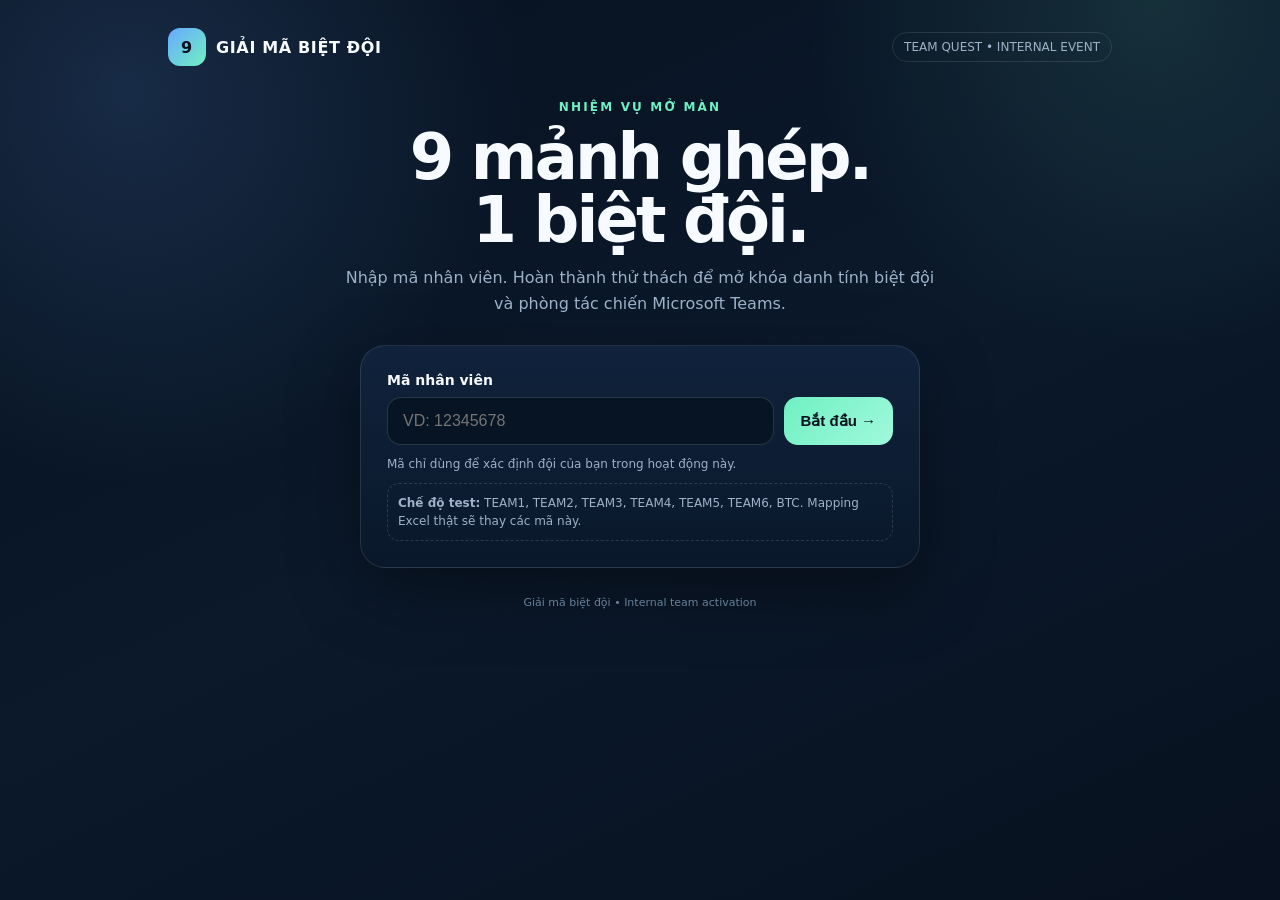
==== game-site/index.html @ 52bdc6f4 "feat: add Giai ma biet doi game site" ====
<!doctype html>
<html lang="vi">
<head>
<meta charset="utf-8"><meta name="viewport" content="width=device-width,initial-scale=1,viewport-fit=cover"><meta name="theme-color" content="#07111f">
<title>Giải mã biệt đội</title>
<style>
:root{--bg:#07111f;--panel:#10223a;--text:#f7fbff;--muted:#9db1c8;--a:#70f0c2;--b:#68a8ff;--line:#ffffff1c}*{box-sizing:border-box}body{margin:0;min-height:100vh;color:var(--text);font-family:Inter,system-ui,-apple-system,"Segoe UI",sans-serif;background:radial-gradient(circle at 10% 10%,#68a8ff2a,transparent 28%),radial-gradient(circle at 90% 0,#70f0c21d,transparent 24%),linear-gradient(155deg,#07111f,#0b192b 50%,#07111f)}body:before{content:"";position:fixed;inset:0;pointer-events:none;opacity:.16;background-image:linear-gradient(#ffffff0b 1px,transparent 1px),linear-gradient(90deg,#ffffff0b 1px,transparent 1px);background-size:34px 34px}.wrap{width:min(100%,980px);margin:auto;padding:28px 18px 60px;position:relative}.top{display:flex;justify-content:space-between;align-items:center}.brand{display:flex;gap:10px;align-items:center;font-weight:900;letter-spacing:.04em}.mark{width:38px;height:38px;border-radius:12px;display:grid;place-items:center;background:linear-gradient(135deg,var(--b),var(--a));color:#06111d}.tag{font-size:12px;color:var(--muted);border:1px solid var(--line);border-radius:999px;padding:7px 11px}.hero{text-align:center;max-width:740px;margin:34px auto 24px}.eye{color:var(--a);font-size:12px;font-weight:900;letter-spacing:.18em}.hero h1{font-size:clamp(34px,7vw,64px);line-height:.98;letter-spacing:-.045em;margin:12px 0 14px}.hero p{max-width:610px;margin:auto;color:var(--muted);font-size:16px;line-height:1.6}.card{background:linear-gradient(180deg,#11233df2,#0a182af2);border:1px solid var(--line);border-radius:25px;box-shadow:0 22px 70px #0006}.login{max-width:560px;margin:28px auto;padding:26px}label{font-weight:800;font-size:14px;display:block;margin-bottom:9px}.row{display:flex;gap:10px}input{min-width:0;flex:1;border:1px solid #ffffff24;background:#071423;color:white;border-radius:14px;padding:14px 15px;font-size:16px;outline:none;text-transform:uppercase}input:focus{border-color:#70f0c299;box-shadow:0 0 0 4px #70f0c216}button,.btn{border:0;border-radius:14px;padding:13px 17px;font-weight:900;font-size:15px;cursor:pointer;text-decoration:none;display:inline-flex;justify-content:center;align-items:center}.primary{background:linear-gradient(135deg,var(--a),#a0f9dc);color:#06111d}.secondary{background:#ffffff0d;color:white;border:1px solid var(--line)}.error{display:none;color:#ffc0ca;font-size:13px;margin-top:10px}.hint,.test{font-size:12px;color:var(--muted);line-height:1.5;margin-top:10px}.test{border:1px dashed #ffffff24;border-radius:12px;padding:10px}.screen{display:none}.screen.active{display:block}.gamegrid{display:grid;grid-template-columns:minmax(0,1.15fr) minmax(280px,.85fr);gap:20px;align-items:start}.gamecard,.side{padding:20px}.side{position:sticky;top:18px}.title{display:flex;justify-content:space-between;align-items:center;margin-bottom:14px}.title h2{margin:0;font-size:20px}.moves{font-size:13px;color:var(--muted)}.puzzle{width:min(100%,520px);aspect-ratio:1;margin:auto;display:grid;grid-template-columns:repeat(3,1fr);gap:6px;padding:6px;background:#06101c;border-radius:22px;border:1px solid #ffffff14;touch-action:manipulation;user-select:none}.tile{position:relative;border:1px solid #ffffff22;border-radius:13px;overflow:hidden;cursor:pointer;transition:.14s;background-image:radial-gradient(circle at 75% 18%,#70f0c2 0 8%,transparent 9%),radial-gradient(circle at 22% 74%,#68a8ff 0 11%,transparent 12%),linear-gradient(135deg,transparent 0 33%,#ffffff1d 34% 36%,transparent 37% 63%,#ffffff16 64% 66%,transparent 67%),linear-gradient(145deg,#17395b,#0b1d32 56%,#15334e);background-size:300% 300%}.tile:after{content:attr(data-n);position:absolute;right:7px;bottom:7px;width:24px;height:24px;border-radius:8px;background:#040c16b8;border:1px solid #ffffff26;display:grid;place-items:center;font-size:11px;font-weight:900;color:#ffffffb7}.tile.selected{transform:scale(.95);border-color:var(--a);box-shadow:0 0 0 3px #70f0c224}.tile.dragging{opacity:.55}.tile.solved{animation:pop .45s ease both}@keyframes pop{50%{transform:scale(1.04);filter:brightness(1.25)}}.step{display:flex;gap:11px;padding:13px 0;border-bottom:1px solid var(--line)}.step:last-child{border-bottom:0}.num{width:28px;height:28px;flex:0 0 28px;border-radius:9px;display:grid;place-items:center;background:#68a8ff1c;color:#c2dafe;font-weight:900}.step b{font-size:14px}.step p{margin:4px 0 0;color:var(--muted);font-size:13px;line-height:1.45}.reset{width:100%;margin-top:15px}.unlock{display:none;position:fixed;inset:0;z-index:10;place-items:center;background:#030911c7;backdrop-filter:blur(10px)}.unlock.show{display:grid}.ub{text-align:center;animation:u .8s cubic-bezier(.16,1,.3,1)}.ico{width:92px;height:92px;border-radius:28px;margin:auto auto 18px;display:grid;place-items:center;font-size:42px;background:linear-gradient(135deg,var(--b),var(--a));box-shadow:0 0 70px #70f0c23d}.ub h2{font-size:clamp(42px,11vw,88px);margin:0;letter-spacing:.04em;background:linear-gradient(90deg,#fff,var(--a));-webkit-background-clip:text;color:transparent}.ub p{color:#cad9e8;font-weight:800;letter-spacing:.08em}@keyframes u{0%{opacity:0;transform:scale(.72) rotate(-3deg)}55%{opacity:1;transform:scale(1.06)}100%{transform:scale(1)}}.result{max-width:720px;margin:22px auto;padding:24px}.kicker{color:var(--muted);font-size:12px;font-weight:900;letter-spacing:.15em}.team{font-size:clamp(35px,8vw,62px);letter-spacing:-.04em;margin:4px 0}.welcome{color:var(--muted)}.join{width:100%;padding:15px;margin:8px 0 16px}.infos{display:grid;grid-template-columns:1fr 1fr;gap:10px}.info{border:1px solid var(--line);border-radius:16px;padding:14px;background:#ffffff08}.info span{display:block;color:var(--muted);font-size:11px;letter-spacing:.08em;margin-bottom:6px}.mission{margin-top:16px;border:1px solid #70f0c238;background:linear-gradient(135deg,#70f0c214,#68a8ff10);border-radius:18px;padding:18px}.mission h3{font-size:15px;margin:0 0 9px}.mission ul{margin:0;padding-left:20px;line-height:1.8}.foot{text-align:center;color:#66809a;font-size:11px;margin-top:28px}@media(max-width:760px){.wrap{padding:18px 13px 38px}.tag{display:none}.hero{margin-top:22px}.row{flex-direction:column}.row button{width:100%}.gamegrid{grid-template-columns:1fr}.side{position:static}.infos{grid-template-columns:1fr}}
</style>
</head>
<body><div class="wrap"><div class="top"><div class="brand"><div class="mark">9</div>GIẢI MÃ BIỆT ĐỘI</div><div class="tag">TEAM QUEST • INTERNAL EVENT</div></div>
<section id="login" class="screen active"><div class="hero"><div class="eye">NHIỆM VỤ MỞ MÀN</div><h1>9 mảnh ghép.<br>1 biệt đội.</h1><p>Nhập mã nhân viên. Hoàn thành thử thách để mở khóa danh tính biệt đội và phòng tác chiến Microsoft Teams.</p></div><div class="card login"><label>Mã nhân viên</label><div class="row"><input id="emp" autocomplete="off" placeholder="VD: 12345678"><button id="start" class="primary">Bắt đầu →</button></div><div id="err" class="error">Không tìm thấy mã nhân viên này trong danh sách chia đội.</div><div class="hint">Mã chỉ dùng để xác định đội của bạn trong hoạt động này.</div><div class="test"><b>Chế độ test:</b> TEAM1, TEAM2, TEAM3, TEAM4, TEAM5, TEAM6, BTC. Mapping Excel thật sẽ thay các mã này.</div></div></section>
<section id="game" class="screen"><div class="hero"><div class="eye">THỬ THÁCH 01</div><h1 style="font-size:clamp(30px,6vw,52px)">Khôi phục mật mã</h1><p>Chạm 2 mảnh để đổi chỗ. Trên máy tính có thể kéo-thả.</p></div><div class="gamegrid"><div class="card gamecard"><div class="title"><h2>Puzzle 3×3</h2><span class="moves"><span id="moves">0</span> lượt</span></div><div id="puzzle" class="puzzle"></div></div><aside class="card side"><div class="title"><h2>Cách chơi</h2></div><div class="step"><div class="num">1</div><div><b>Quan sát</b><p>Mỗi mảnh là một phần của cùng một mật mã.</p></div></div><div class="step"><div class="num">2</div><div><b>Đổi vị trí</b><p>Chạm mảnh thứ nhất rồi mảnh thứ hai để hoán đổi.</p></div></div><div class="step"><div class="num">3</div><div><b>Mở khóa</b><p>Đủ 9 mảnh đúng chỗ, biệt đội của bạn sẽ xuất hiện.</p></div></div><button id="reset" class="secondary reset">↻ Xáo lại từ đầu</button></aside></div></section>
<section id="result" class="screen"><div class="hero"><div class="eye">MẬT MÃ ĐÃ MỞ</div><h1 style="font-size:clamp(28px,6vw,48px)">Bạn đã tìm thấy biệt đội của mình</h1></div><div class="card result"><div class="kicker">PHÂN ĐỘI CỦA BẠN</div><div id="team" class="team">ĐỘI 1</div><p id="welcome" class="welcome">Sẵn sàng hội quân.</p><a id="join" class="btn primary join" target="_blank" rel="noopener">Mở Microsoft Teams ↗</a><div class="infos"><div class="info"><span>MEETING ID</span><strong id="mid">—</strong></div><div class="info"><span>PASSCODE</span><strong id="pass">—</strong></div></div><div class="mission"><h3>NHIỆM VỤ TIẾP THEO</h3><ul><li>Bầu đội trưởng</li><li>Đặt <b>Tên đội</b> và <b>Slogan</b></li><li>Gửi kết quả về cho BTC</li></ul></div></div></section><div class="foot">Giải mã biệt đội • Internal team activation</div></div>
<div id="unlock" class="unlock"><div class="ub"><div class="ico">🔓</div><h2>UNLOCKED</h2><p>BIỆT ĐỘI ĐÃ ĐƯỢC GIẢI MÃ</p></div></div>
<script>
const teams={"1":{name:"ĐỘI 1",url:"https://teams.microsoft.com/meet/417935907333215?p=GC2R3RKN0UZ8s5LALm",meeting:"417 935 907 333 215",pass:"Y5Wx2Wp9"},"2":{name:"ĐỘI 2",url:"https://teams.microsoft.com/meet/427741800392899?p=yjivBL5SQCX8uCRC9D",meeting:"427 741 800 392 899",pass:"3vv3im2T"},"3":{name:"ĐỘI 3",url:"https://teams.microsoft.com/meet/410374444805393?p=PFtmEeWenZeKu3SJ7f",meeting:"410 374 444 805 393",pass:"Vc7KF6eQ"},"4":{name:"ĐỘI 4",url:"https://teams.microsoft.com/meet/458567746382721?p=IzN90xEjBzUDDLGa5m",meeting:"458 567 746 382 721",pass:"Qe9dF6wz"},"5":{name:"ĐỘI 5",url:"https://teams.microsoft.com/meet/46439156622605?p=YytVq6uiZd8iYKQrJF",meeting:"464 391 566 226 05",pass:"46rT95db"},"6":{name:"ĐỘI 6",url:"https://teams.microsoft.com/meet/496884988670863?p=HjPrq1WckWdk245Tbb",meeting:"496 884 988 670 863",pass:"YA7oY2N7"},"BTC":{name:"BAN TỔ CHỨC",url:"https://teams.microsoft.com/meet/482390553672042?p=JEM4BHDnI9vpQareva",meeting:"482 390 553 672 042",pass:"h4sz9Tc7"}};
const employeeMap={"TEAM1":"1","TEAM2":"2","TEAM3":"3","TEAM4":"4","TEAM5":"5","TEAM6":"6","BTC":"BTC"};
const init=[8,2,6,1,5,4,7,0,3];let order=[...init],selected=null,currentTeam=null,m=0,drag=null;const $=s=>document.querySelector(s);const norm=v=>String(v||'').trim().toUpperCase().replace(/\s+/g,'');function screen(id){document.querySelectorAll('.screen').forEach(x=>x.classList.remove('active'));$(id).classList.add('active');scrollTo({top:0,behavior:'smooth'})}function start(){const t=employeeMap[norm($('#emp').value)];if(!t){$('#err').style.display='block';return}$('#err').style.display='none';currentTeam=t;reset();screen('#game')}function render(){const p=$('#puzzle');p.innerHTML='';order.forEach((piece,pos)=>{const r=Math.floor(piece/3),c=piece%3,e=document.createElement('button');e.className='tile'+(selected===pos?' selected':'');e.type='button';e.draggable=true;e.dataset.n=piece+1;e.style.backgroundPosition=`${c*50}% ${r*50}%`;e.onclick=()=>tap(pos);e.ondragstart=()=>{drag=pos;e.classList.add('dragging')};e.ondragend=()=>e.classList.remove('dragging');e.ondragover=x=>x.preventDefault();e.ondrop=x=>{x.preventDefault();if(drag!==null&&drag!==pos)swap(drag,pos);drag=null};p.appendChild(e)});$('#moves').textContent=m}function tap(pos){if(selected===null){selected=pos;render();return}if(selected===pos){selected=null;render();return}swap(selected,pos);selected=null}function swap(a,b){[order[a],order[b]]=[order[b],order[a]];m++;render();if(order.every((v,i)=>v===i))solved()}function reset(){order=[...init];selected=null;m=0;render()}function solved(){document.querySelectorAll('.tile').forEach((e,i)=>setTimeout(()=>e.classList.add('solved'),i*45));setTimeout(()=>{$('#unlock').classList.add('show');setTimeout(()=>{$('#unlock').classList.remove('show');reveal()},1550)},500)}function reveal(){const t=teams[currentTeam];$('#team').textContent=t.name;$('#mid').textContent=t.meeting;$('#pass').textContent=t.pass;$('#join').href=t.url;$('#welcome').textContent=currentTeam==='BTC'?'Kênh kiểm thử dành cho Ban Tổ chức.':'Biệt đội đã mở khóa. Vào Teams để hội quân cùng đồng đội.';screen('#result')}$('#start').onclick=start;$('#emp').onkeydown=e=>{if(e.key==='Enter')start()};$('#emp').oninput=()=>$('#err').style.display='none';$('#reset').onclick=reset;render();
</script></body></html>
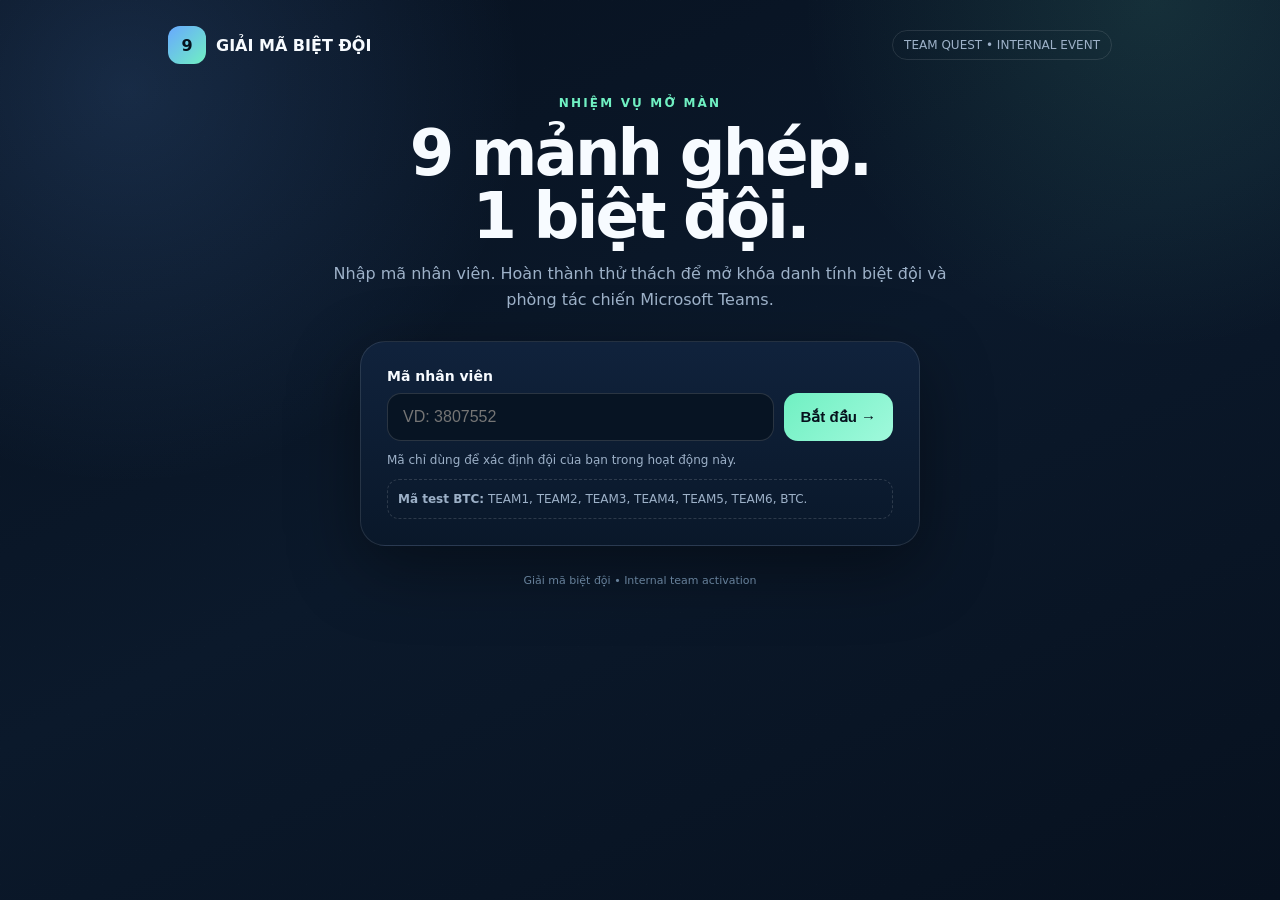
==== commit 93efe51f: "chore: point game entry to production employee mapping" ====
--- a/game-site/index.html
+++ b/game-site/index.html
@@ -1,19 +1 @@
-<!doctype html>
-<html lang="vi">
-<head>
-<meta charset="utf-8"><meta name="viewport" content="width=device-width,initial-scale=1,viewport-fit=cover"><meta name="theme-color" content="#07111f">
-<title>Giải mã biệt đội</title>
-<style>
-:root{--bg:#07111f;--panel:#10223a;--text:#f7fbff;--muted:#9db1c8;--a:#70f0c2;--b:#68a8ff;--line:#ffffff1c}*{box-sizing:border-box}body{margin:0;min-height:100vh;color:var(--text);font-family:Inter,system-ui,-apple-system,"Segoe UI",sans-serif;background:radial-gradient(circle at 10% 10%,#68a8ff2a,transparent 28%),radial-gradient(circle at 90% 0,#70f0c21d,transparent 24%),linear-gradient(155deg,#07111f,#0b192b 50%,#07111f)}body:before{content:"";position:fixed;inset:0;pointer-events:none;opacity:.16;background-image:linear-gradient(#ffffff0b 1px,transparent 1px),linear-gradient(90deg,#ffffff0b 1px,transparent 1px);background-size:34px 34px}.wrap{width:min(100%,980px);margin:auto;padding:28px 18px 60px;position:relative}.top{display:flex;justify-content:space-between;align-items:center}.brand{display:flex;gap:10px;align-items:center;font-weight:900;letter-spacing:.04em}.mark{width:38px;height:38px;border-radius:12px;display:grid;place-items:center;background:linear-gradient(135deg,var(--b),var(--a));color:#06111d}.tag{font-size:12px;color:var(--muted);border:1px solid var(--line);border-radius:999px;padding:7px 11px}.hero{text-align:center;max-width:740px;margin:34px auto 24px}.eye{color:var(--a);font-size:12px;font-weight:900;letter-spacing:.18em}.hero h1{font-size:clamp(34px,7vw,64px);line-height:.98;letter-spacing:-.045em;margin:12px 0 14px}.hero p{max-width:610px;margin:auto;color:var(--muted);font-size:16px;line-height:1.6}.card{background:linear-gradient(180deg,#11233df2,#0a182af2);border:1px solid var(--line);border-radius:25px;box-shadow:0 22px 70px #0006}.login{max-width:560px;margin:28px auto;padding:26px}label{font-weight:800;font-size:14px;display:block;margin-bottom:9px}.row{display:flex;gap:10px}input{min-width:0;flex:1;border:1px solid #ffffff24;background:#071423;color:white;border-radius:14px;padding:14px 15px;font-size:16px;outline:none;text-transform:uppercase}input:focus{border-color:#70f0c299;box-shadow:0 0 0 4px #70f0c216}button,.btn{border:0;border-radius:14px;padding:13px 17px;font-weight:900;font-size:15px;cursor:pointer;text-decoration:none;display:inline-flex;justify-content:center;align-items:center}.primary{background:linear-gradient(135deg,var(--a),#a0f9dc);color:#06111d}.secondary{background:#ffffff0d;color:white;border:1px solid var(--line)}.error{display:none;color:#ffc0ca;font-size:13px;margin-top:10px}.hint,.test{font-size:12px;color:var(--muted);line-height:1.5;margin-top:10px}.test{border:1px dashed #ffffff24;border-radius:12px;padding:10px}.screen{display:none}.screen.active{display:block}.gamegrid{display:grid;grid-template-columns:minmax(0,1.15fr) minmax(280px,.85fr);gap:20px;align-items:start}.gamecard,.side{padding:20px}.side{position:sticky;top:18px}.title{display:flex;justify-content:space-between;align-items:center;margin-bottom:14px}.title h2{margin:0;font-size:20px}.moves{font-size:13px;color:var(--muted)}.puzzle{width:min(100%,520px);aspect-ratio:1;margin:auto;display:grid;grid-template-columns:repeat(3,1fr);gap:6px;padding:6px;background:#06101c;border-radius:22px;border:1px solid #ffffff14;touch-action:manipulation;user-select:none}.tile{position:relative;border:1px solid #ffffff22;border-radius:13px;overflow:hidden;cursor:pointer;transition:.14s;background-image:radial-gradient(circle at 75% 18%,#70f0c2 0 8%,transparent 9%),radial-gradient(circle at 22% 74%,#68a8ff 0 11%,transparent 12%),linear-gradient(135deg,transparent 0 33%,#ffffff1d 34% 36%,transparent 37% 63%,#ffffff16 64% 66%,transparent 67%),linear-gradient(145deg,#17395b,#0b1d32 56%,#15334e);background-size:300% 300%}.tile:after{content:attr(data-n);position:absolute;right:7px;bottom:7px;width:24px;height:24px;border-radius:8px;background:#040c16b8;border:1px solid #ffffff26;display:grid;place-items:center;font-size:11px;font-weight:900;color:#ffffffb7}.tile.selected{transform:scale(.95);border-color:var(--a);box-shadow:0 0 0 3px #70f0c224}.tile.dragging{opacity:.55}.tile.solved{animation:pop .45s ease both}@keyframes pop{50%{transform:scale(1.04);filter:brightness(1.25)}}.step{display:flex;gap:11px;padding:13px 0;border-bottom:1px solid var(--line)}.step:last-child{border-bottom:0}.num{width:28px;height:28px;flex:0 0 28px;border-radius:9px;display:grid;place-items:center;background:#68a8ff1c;color:#c2dafe;font-weight:900}.step b{font-size:14px}.step p{margin:4px 0 0;color:var(--muted);font-size:13px;line-height:1.45}.reset{width:100%;margin-top:15px}.unlock{display:none;position:fixed;inset:0;z-index:10;place-items:center;background:#030911c7;backdrop-filter:blur(10px)}.unlock.show{display:grid}.ub{text-align:center;animation:u .8s cubic-bezier(.16,1,.3,1)}.ico{width:92px;height:92px;border-radius:28px;margin:auto auto 18px;display:grid;place-items:center;font-size:42px;background:linear-gradient(135deg,var(--b),var(--a));box-shadow:0 0 70px #70f0c23d}.ub h2{font-size:clamp(42px,11vw,88px);margin:0;letter-spacing:.04em;background:linear-gradient(90deg,#fff,var(--a));-webkit-background-clip:text;color:transparent}.ub p{color:#cad9e8;font-weight:800;letter-spacing:.08em}@keyframes u{0%{opacity:0;transform:scale(.72) rotate(-3deg)}55%{opacity:1;transform:scale(1.06)}100%{transform:scale(1)}}.result{max-width:720px;margin:22px auto;padding:24px}.kicker{color:var(--muted);font-size:12px;font-weight:900;letter-spacing:.15em}.team{font-size:clamp(35px,8vw,62px);letter-spacing:-.04em;margin:4px 0}.welcome{color:var(--muted)}.join{width:100%;padding:15px;margin:8px 0 16px}.infos{display:grid;grid-template-columns:1fr 1fr;gap:10px}.info{border:1px solid var(--line);border-radius:16px;padding:14px;background:#ffffff08}.info span{display:block;color:var(--muted);font-size:11px;letter-spacing:.08em;margin-bottom:6px}.mission{margin-top:16px;border:1px solid #70f0c238;background:linear-gradient(135deg,#70f0c214,#68a8ff10);border-radius:18px;padding:18px}.mission h3{font-size:15px;margin:0 0 9px}.mission ul{margin:0;padding-left:20px;line-height:1.8}.foot{text-align:center;color:#66809a;font-size:11px;margin-top:28px}@media(max-width:760px){.wrap{padding:18px 13px 38px}.tag{display:none}.hero{margin-top:22px}.row{flex-direction:column}.row button{width:100%}.gamegrid{grid-template-columns:1fr}.side{position:static}.infos{grid-template-columns:1fr}}
-</style>
-</head>
-<body><div class="wrap"><div class="top"><div class="brand"><div class="mark">9</div>GIẢI MÃ BIỆT ĐỘI</div><div class="tag">TEAM QUEST • INTERNAL EVENT</div></div>
-<section id="login" class="screen active"><div class="hero"><div class="eye">NHIỆM VỤ MỞ MÀN</div><h1>9 mảnh ghép.<br>1 biệt đội.</h1><p>Nhập mã nhân viên. Hoàn thành thử thách để mở khóa danh tính biệt đội và phòng tác chiến Microsoft Teams.</p></div><div class="card login"><label>Mã nhân viên</label><div class="row"><input id="emp" autocomplete="off" placeholder="VD: 12345678"><button id="start" class="primary">Bắt đầu →</button></div><div id="err" class="error">Không tìm thấy mã nhân viên này trong danh sách chia đội.</div><div class="hint">Mã chỉ dùng để xác định đội của bạn trong hoạt động này.</div><div class="test"><b>Chế độ test:</b> TEAM1, TEAM2, TEAM3, TEAM4, TEAM5, TEAM6, BTC. Mapping Excel thật sẽ thay các mã này.</div></div></section>
-<section id="game" class="screen"><div class="hero"><div class="eye">THỬ THÁCH 01</div><h1 style="font-size:clamp(30px,6vw,52px)">Khôi phục mật mã</h1><p>Chạm 2 mảnh để đổi chỗ. Trên máy tính có thể kéo-thả.</p></div><div class="gamegrid"><div class="card gamecard"><div class="title"><h2>Puzzle 3×3</h2><span class="moves"><span id="moves">0</span> lượt</span></div><div id="puzzle" class="puzzle"></div></div><aside class="card side"><div class="title"><h2>Cách chơi</h2></div><div class="step"><div class="num">1</div><div><b>Quan sát</b><p>Mỗi mảnh là một phần của cùng một mật mã.</p></div></div><div class="step"><div class="num">2</div><div><b>Đổi vị trí</b><p>Chạm mảnh thứ nhất rồi mảnh thứ hai để hoán đổi.</p></div></div><div class="step"><div class="num">3</div><div><b>Mở khóa</b><p>Đủ 9 mảnh đúng chỗ, biệt đội của bạn sẽ xuất hiện.</p></div></div><button id="reset" class="secondary reset">↻ Xáo lại từ đầu</button></aside></div></section>
-<section id="result" class="screen"><div class="hero"><div class="eye">MẬT MÃ ĐÃ MỞ</div><h1 style="font-size:clamp(28px,6vw,48px)">Bạn đã tìm thấy biệt đội của mình</h1></div><div class="card result"><div class="kicker">PHÂN ĐỘI CỦA BẠN</div><div id="team" class="team">ĐỘI 1</div><p id="welcome" class="welcome">Sẵn sàng hội quân.</p><a id="join" class="btn primary join" target="_blank" rel="noopener">Mở Microsoft Teams ↗</a><div class="infos"><div class="info"><span>MEETING ID</span><strong id="mid">—</strong></div><div class="info"><span>PASSCODE</span><strong id="pass">—</strong></div></div><div class="mission"><h3>NHIỆM VỤ TIẾP THEO</h3><ul><li>Bầu đội trưởng</li><li>Đặt <b>Tên đội</b> và <b>Slogan</b></li><li>Gửi kết quả về cho BTC</li></ul></div></div></section><div class="foot">Giải mã biệt đội • Internal team activation</div></div>
-<div id="unlock" class="unlock"><div class="ub"><div class="ico">🔓</div><h2>UNLOCKED</h2><p>BIỆT ĐỘI ĐÃ ĐƯỢC GIẢI MÃ</p></div></div>
-<script>
-const teams={"1":{name:"ĐỘI 1",url:"https://teams.microsoft.com/meet/417935907333215?p=GC2R3RKN0UZ8s5LALm",meeting:"417 935 907 333 215",pass:"Y5Wx2Wp9"},"2":{name:"ĐỘI 2",url:"https://teams.microsoft.com/meet/427741800392899?p=yjivBL5SQCX8uCRC9D",meeting:"427 741 800 392 899",pass:"3vv3im2T"},"3":{name:"ĐỘI 3",url:"https://teams.microsoft.com/meet/410374444805393?p=PFtmEeWenZeKu3SJ7f",meeting:"410 374 444 805 393",pass:"Vc7KF6eQ"},"4":{name:"ĐỘI 4",url:"https://teams.microsoft.com/meet/458567746382721?p=IzN90xEjBzUDDLGa5m",meeting:"458 567 746 382 721",pass:"Qe9dF6wz"},"5":{name:"ĐỘI 5",url:"https://teams.microsoft.com/meet/46439156622605?p=YytVq6uiZd8iYKQrJF",meeting:"464 391 566 226 05",pass:"46rT95db"},"6":{name:"ĐỘI 6",url:"https://teams.microsoft.com/meet/496884988670863?p=HjPrq1WckWdk245Tbb",meeting:"496 884 988 670 863",pass:"YA7oY2N7"},"BTC":{name:"BAN TỔ CHỨC",url:"https://teams.microsoft.com/meet/482390553672042?p=JEM4BHDnI9vpQareva",meeting:"482 390 553 672 042",pass:"h4sz9Tc7"}};
-const employeeMap={"TEAM1":"1","TEAM2":"2","TEAM3":"3","TEAM4":"4","TEAM5":"5","TEAM6":"6","BTC":"BTC"};
-const init=[8,2,6,1,5,4,7,0,3];let order=[...init],selected=null,currentTeam=null,m=0,drag=null;const $=s=>document.querySelector(s);const norm=v=>String(v||'').trim().toUpperCase().replace(/\s+/g,'');function screen(id){document.querySelectorAll('.screen').forEach(x=>x.classList.remove('active'));$(id).classList.add('active');scrollTo({top:0,behavior:'smooth'})}function start(){const t=employeeMap[norm($('#emp').value)];if(!t){$('#err').style.display='block';return}$('#err').style.display='none';currentTeam=t;reset();screen('#game')}function render(){const p=$('#puzzle');p.innerHTML='';order.forEach((piece,pos)=>{const r=Math.floor(piece/3),c=piece%3,e=document.createElement('button');e.className='tile'+(selected===pos?' selected':'');e.type='button';e.draggable=true;e.dataset.n=piece+1;e.style.backgroundPosition=`${c*50}% ${r*50}%`;e.onclick=()=>tap(pos);e.ondragstart=()=>{drag=pos;e.classList.add('dragging')};e.ondragend=()=>e.classList.remove('dragging');e.ondragover=x=>x.preventDefault();e.ondrop=x=>{x.preventDefault();if(drag!==null&&drag!==pos)swap(drag,pos);drag=null};p.appendChild(e)});$('#moves').textContent=m}function tap(pos){if(selected===null){selected=pos;render();return}if(selected===pos){selected=null;render();return}swap(selected,pos);selected=null}function swap(a,b){[order[a],order[b]]=[order[b],order[a]];m++;render();if(order.every((v,i)=>v===i))solved()}function reset(){order=[...init];selected=null;m=0;render()}function solved(){document.querySelectorAll('.tile').forEach((e,i)=>setTimeout(()=>e.classList.add('solved'),i*45));setTimeout(()=>{$('#unlock').classList.add('show');setTimeout(()=>{$('#unlock').classList.remove('show');reveal()},1550)},500)}function reveal(){const t=teams[currentTeam];$('#team').textContent=t.name;$('#mid').textContent=t.meeting;$('#pass').textContent=t.pass;$('#join').href=t.url;$('#welcome').textContent=currentTeam==='BTC'?'Kênh kiểm thử dành cho Ban Tổ chức.':'Biệt đội đã mở khóa. Vào Teams để hội quân cùng đồng đội.';screen('#result')}$('#start').onclick=start;$('#emp').onkeydown=e=>{if(e.key==='Enter')start()};$('#emp').oninput=()=>$('#err').style.display='none';$('#reset').onclick=reset;render();
-</script></body></html>+<!doctype html><html lang="vi"><head><meta charset="utf-8"><meta name="viewport" content="width=device-width,initial-scale=1"><meta http-equiv="refresh" content="0;url=index-v2.html"><title>Giải mã biệt đội</title><script>location.replace('index-v2.html'+location.search+location.hash)</script></head><body style="font-family:system-ui;background:#07111f;color:white;padding:32px">Đang mở <a style="color:#70f0c2" href="index-v2.html">Giải mã biệt đội</a>…</body></html>
